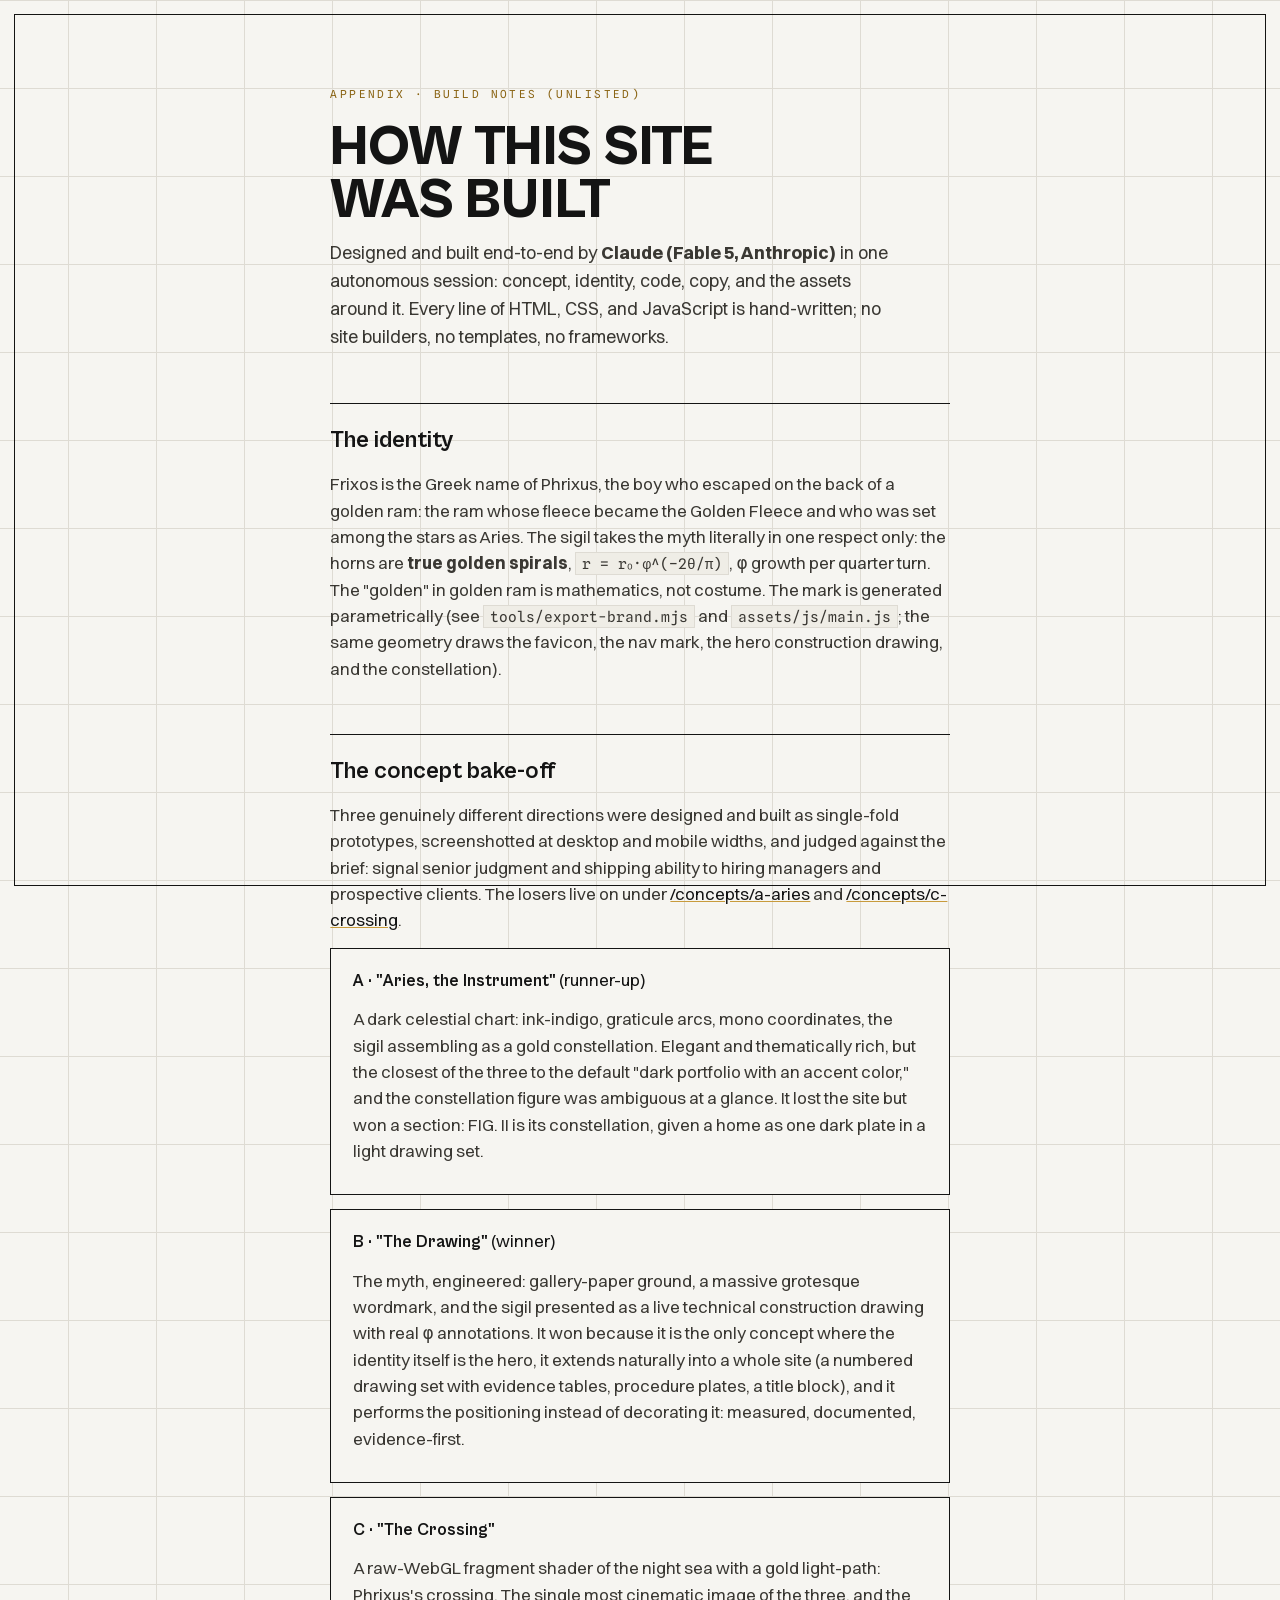
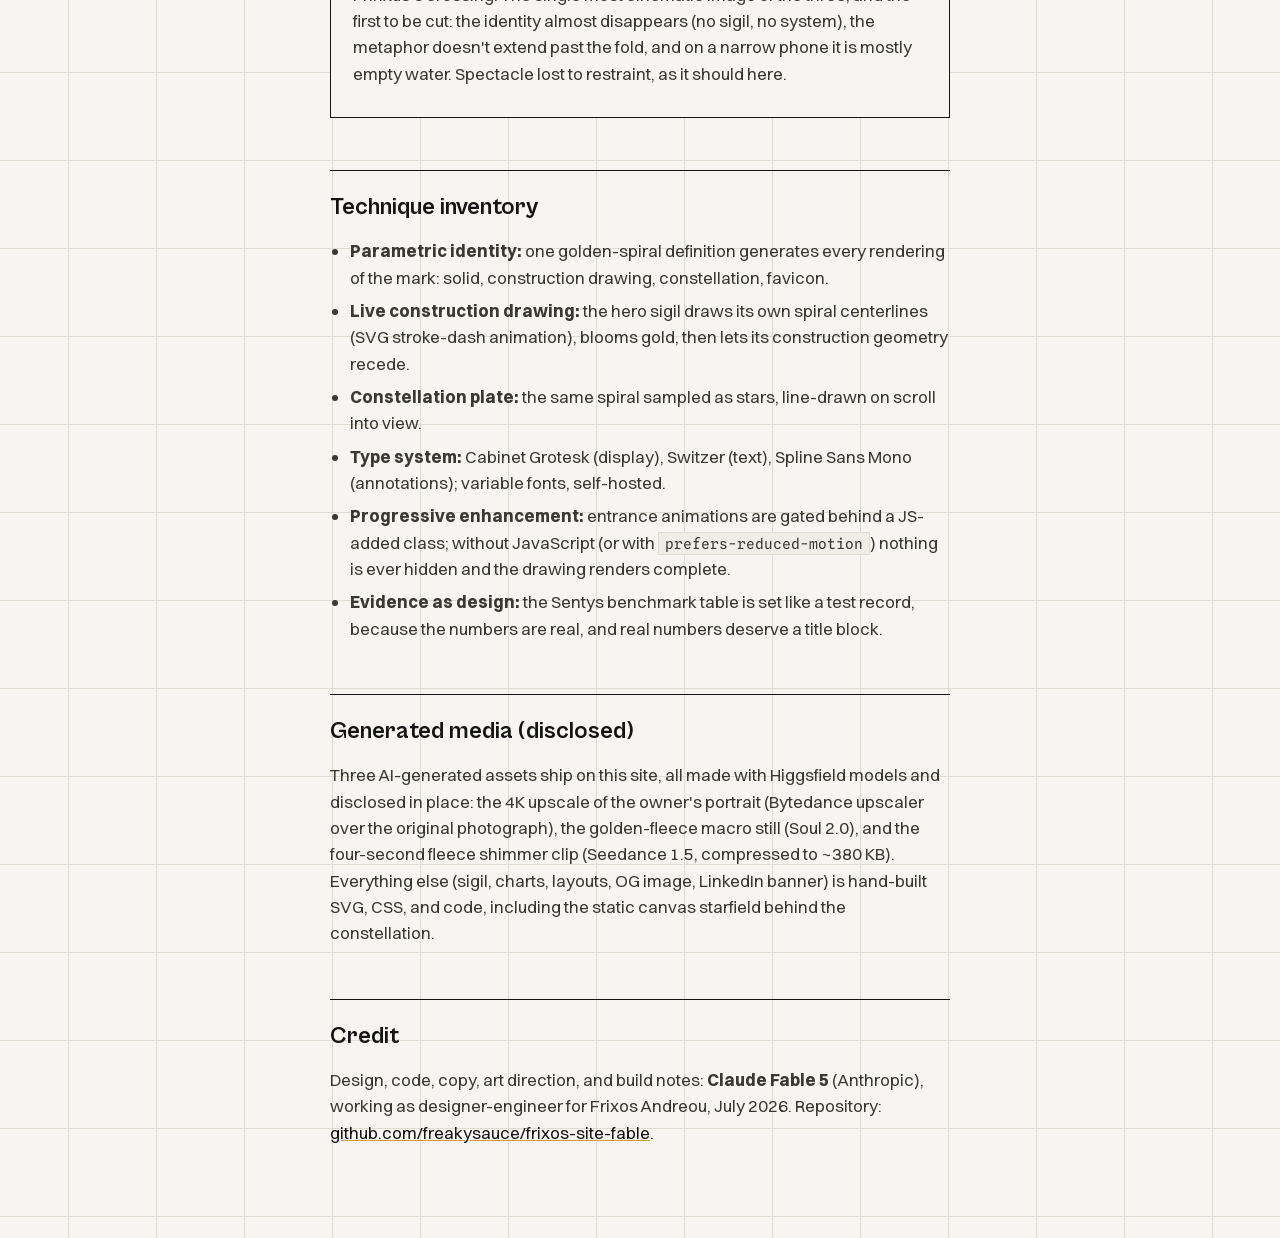
==== guide/index.html @ 7e5d8ecc "Em-dash sweep (draftsman middots and real punctuation) + wordmark decode animation Name letters cycl" ====
<!doctype html>
<html lang="en">
<head>
<meta charset="utf-8">
<meta name="viewport" content="width=device-width, initial-scale=1">
<title>Build notes · frixos-site</title>
<meta name="description" content="How this site was designed and built.">
<meta name="robots" content="noindex">
<link rel="icon" href="../favicon.svg" type="image/svg+xml">
<link rel="stylesheet" href="../assets/css/main.css">
<script>document.documentElement.classList.add('js')</script>
<style>
  .doc{max-width:760px;margin:0 auto;padding:calc(60px + var(--frame)) var(--gutter) 80px}
  .doc h1{font-family:var(--disp);font-weight:800;text-transform:uppercase;font-size:clamp(34px,5vw,56px);line-height:.95;margin:18px 0 10px}
  .doc .lede{color:var(--ink-2);font-size:18px;max-width:56ch}
  .doc h2{font-family:var(--disp);font-weight:700;font-size:24px;margin:52px 0 12px;border-top:1px solid var(--ink);padding-top:18px}
  .doc h3{font-family:var(--disp);font-weight:700;font-size:18px;margin:26px 0 6px}
  .doc p{color:var(--ink-2);margin:12px 0;max-width:64ch}
  .doc .k{font-family:var(--mono);font-size:11px;letter-spacing:.22em;color:var(--gold-deep)}
  .doc ul{margin:12px 0 12px 20px;color:var(--ink-2)}
  .doc li{margin:7px 0}
  .doc code{font-family:var(--mono);font-size:.85em;background:var(--paper-2);padding:2px 6px;border:1px solid var(--hair)}
  .doc .loser{border:1px solid var(--ink);padding:18px 22px;margin:14px 0;background:var(--paper)}
  .doc .loser b{font-family:var(--disp)}
  .doc a{color:var(--ink);text-decoration-color:var(--gold)}
</style>
</head>
<body class="grid-paper">
<div class="sheet-frame" aria-hidden="true"></div>
<main class="doc">
  <p class="k">APPENDIX · BUILD NOTES (UNLISTED)</p>
  <h1>How this site<br>was built</h1>
  <p class="lede">Designed and built end-to-end by <b>Claude (Fable 5, Anthropic)</b> in one autonomous session: concept, identity, code, copy, and the assets around it. Every line of HTML, CSS, and JavaScript is hand-written; no site builders, no templates, no frameworks.</p>

  <h2>The identity</h2>
  <p>Frixos is the Greek name of Phrixus, the boy who escaped on the back of a golden ram: the ram whose fleece became the Golden Fleece and who was set among the stars as Aries. The sigil takes the myth literally in one respect only: the horns are <b>true golden spirals</b>, <code>r = r₀·φ^(−2θ/π)</code>, φ growth per quarter turn. The "golden" in golden ram is mathematics, not costume. The mark is generated parametrically (see <code>tools/export-brand.mjs</code> and <code>assets/js/main.js</code>; the same geometry draws the favicon, the nav mark, the hero construction drawing, and the constellation).</p>

  <h2>The concept bake-off</h2>
  <p>Three genuinely different directions were designed and built as single-fold prototypes, screenshotted at desktop and mobile widths, and judged against the brief: signal senior judgment and shipping ability to hiring managers and prospective clients. The losers live on under <a href="../concepts/a-aries/">/concepts/a-aries</a> and <a href="../concepts/c-crossing/">/concepts/c-crossing</a>.</p>
  <div class="loser">
    <b>A · "Aries, the Instrument"</b> (runner-up)
    <p>A dark celestial chart: ink-indigo, graticule arcs, mono coordinates, the sigil assembling as a gold constellation. Elegant and thematically rich, but the closest of the three to the default "dark portfolio with an accent color," and the constellation figure was ambiguous at a glance. It lost the site but won a section: FIG. II is its constellation, given a home as one dark plate in a light drawing set.</p>
  </div>
  <div class="loser">
    <b>B · "The Drawing"</b> (winner)
    <p>The myth, engineered: gallery-paper ground, a massive grotesque wordmark, and the sigil presented as a live technical construction drawing with real φ annotations. It won because it is the only concept where the identity itself is the hero, it extends naturally into a whole site (a numbered drawing set with evidence tables, procedure plates, a title block), and it performs the positioning instead of decorating it: measured, documented, evidence-first.</p>
  </div>
  <div class="loser">
    <b>C · "The Crossing"</b>
    <p>A raw-WebGL fragment shader of the night sea with a gold light-path: Phrixus's crossing. The single most cinematic image of the three, and the first to be cut: the identity almost disappears (no sigil, no system), the metaphor doesn't extend past the fold, and on a narrow phone it is mostly empty water. Spectacle lost to restraint, as it should here.</p>
  </div>

  <h2>Technique inventory</h2>
  <ul>
    <li><b>Parametric identity:</b> one golden-spiral definition generates every rendering of the mark: solid, construction drawing, constellation, favicon.</li>
    <li><b>Live construction drawing:</b> the hero sigil draws its own spiral centerlines (SVG stroke-dash animation), blooms gold, then lets its construction geometry recede.</li>
    <li><b>Constellation plate:</b> the same spiral sampled as stars, line-drawn on scroll into view.</li>
    <li><b>Type system:</b> Cabinet Grotesk (display), Switzer (text), Spline Sans Mono (annotations); variable fonts, self-hosted.</li>
    <li><b>Progressive enhancement:</b> entrance animations are gated behind a JS-added class; without JavaScript (or with <code>prefers-reduced-motion</code>) nothing is ever hidden and the drawing renders complete.</li>
    <li><b>Evidence as design:</b> the Sentys benchmark table is set like a test record, because the numbers are real, and real numbers deserve a title block.</li>
  </ul>

  <h2>Generated media (disclosed)</h2>
  <p>Three AI-generated assets ship on this site, all made with Higgsfield models and disclosed in place: the 4K upscale of the owner's portrait (Bytedance upscaler over the original photograph), the golden-fleece macro still (Soul 2.0), and the four-second fleece shimmer clip (Seedance 1.5, compressed to ~380 KB). Everything else (sigil, charts, layouts, OG image, LinkedIn banner) is hand-built SVG, CSS, and code, including the static canvas starfield behind the constellation.</p>

  <h2>Credit</h2>
  <p>Design, code, copy, art direction, and build notes: <b>Claude Fable 5</b> (Anthropic), working as designer-engineer for Frixos Andreou, July 2026. Repository: <a href="https://github.com/freakysauce/frixos-site-fable" rel="noopener">github.com/freakysauce/frixos-site-fable</a>.</p>
</main>
</body>
</html>
---- assets/css/main.css ----
/* FRIXOS ANDREOU — drawing-set design system
   Paper/ink/gold. Cabinet Grotesk display, Switzer body, Spline Sans Mono data. */

@font-face{font-family:'Cabinet Grotesk';src:url('../fonts/CabinetGrotesk-Variable.woff2') format('woff2');font-weight:100 900;font-display:swap}
@font-face{font-family:'Switzer';src:url('../fonts/Switzer-Variable.woff2') format('woff2');font-weight:100 900;font-display:swap}
@font-face{font-family:'Spline Sans Mono';src:url('../fonts/SplineSansMono-Regular.woff2') format('woff2');font-weight:400;font-display:swap}
@font-face{font-family:'Spline Sans Mono';src:url('../fonts/SplineSansMono-Medium.woff2') format('woff2');font-weight:500;font-display:swap}

:root{
  --paper:#F6F5F1; --paper-2:#EFEDE6; --ink:#141414; --ink-2:#3A3833;
  --muted:#7C776C; --gold:#C89B3C; --gold-deep:#8A6414; --hair:#DEDBD3;
  --night:#0F1322; --night-2:#171D33; --starlight:#E8E4D8; --night-label:#8FA3C7;
  --mono:'Spline Sans Mono',ui-monospace,monospace;
  --disp:'Cabinet Grotesk',sans-serif;
  --body:'Switzer',system-ui,sans-serif;
  --frame:14px;
  --gutter:clamp(22px,5.5vw,96px);
}
*{margin:0;padding:0;box-sizing:border-box}
section[id]{scroll-margin-top:84px}
html{scroll-behavior:smooth}
@media (prefers-reduced-motion:reduce){html{scroll-behavior:auto}}
body{
  background:var(--paper);color:var(--ink);font-family:var(--body);
  font-size:17px;line-height:1.55;-webkit-font-smoothing:antialiased;
}
::selection{background:var(--gold);color:var(--ink)}
:focus-visible{outline:2px solid var(--gold-deep);outline-offset:3px}

/* drawing-sheet frame */
.sheet-frame{position:fixed;inset:var(--frame);border:1px solid var(--ink);pointer-events:none;z-index:60;mix-blend-mode:multiply}
@media (max-width:720px){:root{--frame:8px}}

/* drafting grid on paper */
.grid-paper{
  background-image:linear-gradient(var(--hair) 1px,transparent 1px),
                   linear-gradient(90deg,var(--hair) 1px,transparent 1px);
  background-size:88px 88px;background-position:center top;
}

/* ---------- nav ---------- */
.nav{
  position:fixed;top:var(--frame);left:var(--frame);right:var(--frame);z-index:50;
  display:flex;align-items:center;justify-content:space-between;
  padding:14px var(--gutter) 12px;
  background:color-mix(in srgb,var(--paper) 88%,transparent);
  backdrop-filter:blur(8px);border-bottom:1px solid var(--ink);
}
.nav .lockup{display:flex;align-items:center;gap:12px;text-decoration:none;color:var(--ink)}
.nav .lockup svg{width:30px;height:30px;flex:none}
.nav .lockup b{font-family:var(--disp);font-weight:800;font-size:15px;letter-spacing:.06em}
.nav .lockup span{font-family:var(--mono);font-size:10px;letter-spacing:.2em;color:var(--muted);display:block;margin-top:1px}
.nav ul{display:flex;gap:26px;list-style:none}
.nav ul a{font-family:var(--mono);font-size:12px;letter-spacing:.14em;text-decoration:none;color:var(--ink-2);padding:4px 2px;border-bottom:1px solid transparent}
.nav ul a:hover,.nav ul a:focus-visible{color:var(--ink);border-bottom-color:var(--gold)}
.nav ul a[aria-current="true"]{color:var(--ink);border-bottom-color:var(--ink)}
@media (max-width:880px){.nav ul{display:none}}

/* ---------- plates (sections) ---------- */
.plate{position:relative;padding:clamp(72px,11vh,120px) var(--gutter)}
.plate-head{display:flex;align-items:baseline;gap:18px;border-top:1px solid var(--ink);padding-top:14px;margin-bottom:clamp(36px,6vh,64px)}
.plate-head .fig{font-family:var(--mono);font-size:12px;letter-spacing:.22em;color:var(--gold-deep);white-space:nowrap}
.plate-head h2{font-family:var(--disp);font-weight:800;text-transform:uppercase;font-size:clamp(24px,3.4vw,40px);letter-spacing:.01em;line-height:1}
.plate-head .rule{flex:1;height:1px;background:var(--hair);align-self:center}
.plate-head .sheetno{font-family:var(--mono);font-size:11px;letter-spacing:.18em;color:var(--muted);white-space:nowrap}
@media (max-width:720px){.plate-head{flex-wrap:wrap;gap:10px}.plate-head .sheetno{display:none}}

/* ---------- hero ---------- */
.hero{min-height:100svh;display:grid;grid-template-columns:minmax(0,1.12fr) minmax(0,.88fr);align-items:center;
  padding:calc(70px + var(--frame)) var(--gutter) 40px;gap:clamp(16px,3vw,56px)}
.hero-eyebrow{font-family:var(--mono);font-size:clamp(10.5px,1.3vw,12.5px);letter-spacing:.18em;color:var(--ink);display:flex;gap:12px;align-items:center;flex-wrap:wrap}
.hero-eyebrow .dot{width:9px;height:9px;background:var(--gold);flex:none}
.hero h1{font-family:var(--disp);font-weight:800;text-transform:uppercase;
  font-size:clamp(54px,9.2vw,148px);line-height:.9;letter-spacing:-.015em;margin:20px 0 24px}
.hero h1>span{display:block}
.hero h1 .glyph{display:inline}
.hero h1 .glyph.cycling{color:var(--gold-deep);-webkit-text-stroke:0}
.hero h1 .outline{color:transparent;-webkit-text-stroke:1.5px var(--ink)}
@supports not (-webkit-text-stroke:1px black){.hero h1 .outline{color:var(--ink);opacity:.35}}
.hero .tagline{font-family:var(--mono);font-size:clamp(11px,1.15vw,14px);letter-spacing:.28em;text-transform:uppercase;
  border-top:1px solid var(--ink);border-bottom:1px solid var(--ink);padding:11px 2px;display:inline-block}
.hero .pos{margin-top:26px;font-size:clamp(16px,1.5vw,19px);line-height:1.6;max-width:42ch;color:var(--ink-2)}
.hero .myth-line{margin-top:12px;font-size:14.5px;font-style:italic;color:var(--muted)}
.hero .cta-row{margin-top:36px;display:flex;gap:20px;flex-wrap:wrap;align-items:center}
.btn{font-family:var(--disp);font-weight:700;font-size:15.5px;letter-spacing:.04em;text-decoration:none;
  padding:15px 32px;background:var(--ink);color:var(--paper);transition:background .2s,color .2s;border:1px solid var(--ink)}
.btn:hover,.btn:focus-visible{background:var(--gold);border-color:var(--gold);color:var(--ink)}
.link-plain{font-family:var(--mono);font-size:13px;letter-spacing:.1em;color:var(--ink);text-decoration:underline;text-underline-offset:5px;text-decoration-color:var(--gold)}
.link-plain:hover,.link-plain:focus-visible{text-decoration-thickness:2px}
.hero-draw{position:relative;height:min(74vh,660px)}
.hero-draw svg{width:100%;height:100%;overflow:visible}
.hero-draw .note{font-family:var(--mono);font-size:11px;fill:var(--muted);letter-spacing:.08em}
.titleblock{position:absolute;bottom:0;right:0;border:1px solid var(--ink);font-family:var(--mono);
  font-size:10.5px;letter-spacing:.13em;background:var(--paper)}
.titleblock div{padding:6px 12px;border-bottom:1px solid var(--ink)}
.titleblock div:last-child{border-bottom:0}
.titleblock b{font-weight:500;color:var(--gold-deep)}
@media (max-width:900px){
  .hero{grid-template-columns:1fr;grid-template-rows:auto auto;align-content:center;row-gap:8px;padding-top:calc(84px + var(--frame))}
  .hero-draw{order:-1;height:min(34svh,300px)}
  .titleblock{display:none}
  .hero h1{font-size:clamp(50px,13.5vw,84px)}
  .hero .cta-row{margin-top:28px}
}

/* ---------- proof / evidence ---------- */
.case{display:grid;grid-template-columns:minmax(0,.9fr) minmax(0,1.1fr);gap:clamp(28px,4.5vw,72px);align-items:start}
.case-title{font-family:var(--disp);font-weight:800;font-size:clamp(34px,4.2vw,54px);line-height:1;letter-spacing:-.01em}
.case-title a{color:inherit;text-decoration:none;border-bottom:3px solid var(--gold)}
.case-title a:hover,.case-title a:focus-visible{border-bottom-color:var(--ink)}
.case-kicker{font-family:var(--mono);font-size:11.5px;letter-spacing:.2em;color:var(--gold-deep);margin-bottom:14px}
.case-desc{margin-top:18px;color:var(--ink-2);max-width:52ch}
.case-desc b{color:var(--ink);font-weight:600}
.case-quote{margin-top:22px;padding-left:18px;border-left:2px solid var(--gold);font-style:italic;color:var(--ink-2);max-width:46ch}
.case-meta{margin-top:22px;font-family:var(--mono);font-size:12px;letter-spacing:.08em;color:var(--muted);line-height:2}
.evidence{border:1px solid var(--ink);background:var(--paper)}
.evidence caption{font-family:var(--mono);font-size:11px;letter-spacing:.2em;text-align:left;
  padding:10px 16px;border:1px solid var(--ink);border-bottom:0;background:var(--ink);color:var(--paper)}
.evidence table{width:100%;border-collapse:collapse;table-layout:fixed}
.evidence th:nth-child(1){width:32%}.evidence th:nth-child(2){width:46%}.evidence th:nth-child(3){width:22%}
.evidence th{font-family:var(--mono);font-weight:500;font-size:10.5px;letter-spacing:.16em;text-align:left;color:var(--muted);
  padding:12px 16px;border-bottom:1px solid var(--ink)}
.evidence td{padding:13px 16px;border-bottom:1px solid var(--hair);vertical-align:top}
.evidence tr:last-child td{border-bottom:0}
.evidence .ds{font-weight:600;font-size:15px}
.evidence .ds small{display:block;font-weight:400;font-family:var(--mono);font-size:10.5px;letter-spacing:.1em;color:var(--muted);margin-top:3px}
.evidence .num{font-family:var(--mono);font-size:13.5px;line-height:1.7}
.evidence .num b{font-weight:500;color:var(--gold-deep)}
.evidence-foot{font-size:13.5px;color:var(--muted);padding:14px 16px;border-top:1px solid var(--ink);line-height:1.6}
.evidence-foot b{color:var(--ink-2);font-weight:500}
.proof-cards{display:grid;grid-template-columns:1fr 1fr;gap:clamp(18px,2.5vw,32px);margin-top:clamp(40px,6vh,64px)}
.pcard{border:1px solid var(--ink);padding:24px 26px;background:var(--paper);transition:box-shadow .25s}
.pcard:hover{box-shadow:4px 4px 0 var(--gold)}
.pcard .k{font-family:var(--mono);font-size:10.5px;letter-spacing:.2em;color:var(--gold-deep)}
.pcard h3{font-family:var(--disp);font-weight:700;font-size:21px;margin:10px 0 8px}
.pcard p{font-size:15px;color:var(--ink-2)}
@media (max-width:900px){.case{grid-template-columns:minmax(0,1fr)}.proof-cards{grid-template-columns:minmax(0,1fr)}}
@media (max-width:720px){
  .evidence-scroll{overflow-x:auto;margin:0 calc(-1*var(--gutter));padding:0 var(--gutter)}
  .evidence{min-width:560px}
}

/* ---------- myth plate (dark) ---------- */
.plate-night{background:var(--night);color:var(--starlight);overflow:hidden}
.plate-night>.stars{position:absolute;inset:0;pointer-events:none}
.plate-night>*{position:relative}
.plate-night>.stars{position:absolute}
.plate-night .plate-head{border-top-color:var(--starlight)}
.plate-night .plate-head h2{color:var(--starlight)}
.plate-night .plate-head .fig{color:var(--gold)}
.plate-night .plate-head .rule{background:#2A3654}
.plate-night .plate-head .sheetno{color:var(--night-label)}
.myth{display:grid;grid-template-columns:minmax(0,1fr) minmax(0,1fr);gap:clamp(28px,5vw,80px);align-items:center}
.myth-story h3{font-family:var(--disp);font-weight:700;font-size:clamp(26px,3.2vw,40px);line-height:1.15;letter-spacing:0;max-width:18ch}
.myth-story h3 em{font-style:italic;color:var(--gold)}
.myth-story p{margin-top:20px;color:#B9BFCF;max-width:50ch;font-weight:300}
.myth-story p b{color:var(--starlight);font-weight:500}
.myth-story .gr{font-family:var(--mono);font-size:12px;letter-spacing:.3em;color:var(--night-label);margin-bottom:16px}
.myth-chart{position:relative}
.myth-chart svg{width:100%;height:auto;overflow:visible}
.myth-chart .cap{margin-top:10px;text-align:center;font-family:var(--mono);font-size:11px;letter-spacing:.22em;color:var(--night-label)}
.specimen{margin-top:clamp(40px,7vh,72px);display:grid;grid-template-columns:minmax(0,1fr) minmax(0,1fr);gap:clamp(28px,5vw,80px);align-items:center}
.specimen-media{position:relative;border:1px solid #2A3654;background:#000}
.specimen-media video,.specimen-media img{display:block;width:100%;height:auto}
.specimen-media .tag{position:absolute;top:0;left:0;font-family:var(--mono);font-size:10px;letter-spacing:.2em;
  background:var(--night);color:var(--gold);padding:6px 10px;border-right:1px solid #2A3654;border-bottom:1px solid #2A3654}
.specimen-note{font-size:15px;color:#B9BFCF;font-weight:300;max-width:44ch}
.specimen-note .k{font-family:var(--mono);font-size:11px;letter-spacing:.22em;color:var(--gold);display:block;margin-bottom:12px}
@media (max-width:900px){.myth,.specimen{grid-template-columns:minmax(0,1fr)}}

/* ---------- method ---------- */
.method-intro{max-width:56ch;color:var(--ink-2);margin-bottom:clamp(36px,6vh,60px);font-size:clamp(16px,1.5vw,19px)}
.steps{counter-reset:step;border-top:1px solid var(--ink)}
.step{display:grid;grid-template-columns:110px minmax(0,340px) minmax(0,1fr);gap:clamp(14px,3vw,48px);
  padding:26px 0;border-bottom:1px solid var(--hair);align-items:baseline}
.step:last-child{border-bottom:1px solid var(--ink)}
.step .no{font-family:var(--mono);font-size:13px;letter-spacing:.18em;color:var(--gold-deep)}
.step h3{font-family:var(--disp);font-weight:700;font-size:clamp(19px,2vw,24px);letter-spacing:.01em}
.step p{color:var(--ink-2);font-size:15.5px;max-width:56ch}
@media (max-width:820px){.step{grid-template-columns:64px 1fr;grid-template-rows:auto auto}.step p{grid-column:2}}

/* ---------- record ---------- */
.record{display:grid;grid-template-columns:1fr 1fr;gap:clamp(28px,4.5vw,72px)}
.rcol .rhead{font-family:var(--mono);font-size:11.5px;letter-spacing:.22em;color:var(--gold-deep);
  border-bottom:1px solid var(--ink);padding-bottom:10px;margin-bottom:6px}
.rrow{display:grid;grid-template-columns:minmax(0,1fr) auto;gap:16px;padding:18px 0;border-bottom:1px solid var(--hair);align-items:baseline}
.rrow h3{font-family:var(--disp);font-weight:700;font-size:19px}
.rrow p{font-size:14.5px;color:var(--ink-2);margin-top:4px}
.rrow .when{font-family:var(--mono);font-size:12px;letter-spacing:.12em;color:var(--muted);white-space:nowrap}
.rrow .when b{color:var(--gold-deep);font-weight:500}
.strengths{margin-top:clamp(36px,6vh,56px);border:1px solid var(--ink);padding:22px 26px;display:flex;gap:22px;align-items:baseline;flex-wrap:wrap;background:var(--paper-2)}
.strengths .k{font-family:var(--mono);font-size:11px;letter-spacing:.22em;color:var(--gold-deep);white-space:nowrap}
.strengths p{font-size:15.5px;color:var(--ink-2);max-width:70ch}
@media (max-width:820px){.record{grid-template-columns:minmax(0,1fr)}}

/* ---------- contact ---------- */
.contact{display:grid;grid-template-columns:minmax(0,.8fr) minmax(0,1.2fr);gap:clamp(28px,5vw,80px);align-items:center}
.portrait{position:relative;max-width:380px}
.portrait img{display:block;width:100%;height:auto;filter:grayscale(1) contrast(1.02);border:1px solid var(--ink)}
.portrait .pcap{font-family:var(--mono);font-size:10.5px;letter-spacing:.18em;color:var(--muted);margin-top:10px;display:flex;justify-content:space-between}
.contact-copy h3{font-family:var(--disp);font-weight:800;font-size:clamp(30px,4vw,52px);line-height:1.05;letter-spacing:-.01em;max-width:16ch}
.contact-copy h3 em{font-style:normal;color:var(--gold-deep)}
.contact-copy .sub{margin-top:18px;color:var(--ink-2);max-width:46ch}
.contact-copy .cta-row{margin-top:32px;display:flex;gap:20px;align-items:center;flex-wrap:wrap}
.contact-copy .loc{margin-top:26px;font-family:var(--mono);font-size:12px;letter-spacing:.16em;color:var(--muted)}
@media (max-width:820px){.contact{grid-template-columns:minmax(0,1fr)}.portrait{max-width:300px}}

/* ---------- footer ---------- */
footer{border-top:1px solid var(--ink);padding:26px var(--gutter) calc(26px + var(--frame));
  display:flex;justify-content:space-between;gap:18px;flex-wrap:wrap;align-items:center}
footer .fm{font-family:var(--mono);font-size:11px;letter-spacing:.16em;color:var(--muted)}
footer .fm a{color:inherit}
footer svg{width:22px;height:22px;opacity:.9}

/* ---------- reveals (JS-gated: content never hides without JS) ---------- */
@media (prefers-reduced-motion:no-preference){
  .js .reveal{opacity:0;transform:translateY(18px);transition:opacity .7s cubic-bezier(.2,.6,.2,1),transform .7s cubic-bezier(.2,.6,.2,1)}
  .js .reveal.in{opacity:1;transform:none}
  .js .reveal-d1{transition-delay:.08s}.js .reveal-d2{transition-delay:.16s}.js .reveal-d3{transition-delay:.24s}
}
/* deterministic screenshot mode (?snap): final state, no motion */
.snap *{transition:none !important;animation:none !important}
.snap .reveal{opacity:1 !important;transform:none !important}

/* small-screen typography discipline */
@media (max-width:480px){
  .hero .tagline{letter-spacing:.16em;font-size:10.5px}
  .hero-eyebrow{letter-spacing:.14em}
  .hero-draw .note{display:none}
  .nav .lockup span span{display:none}
}
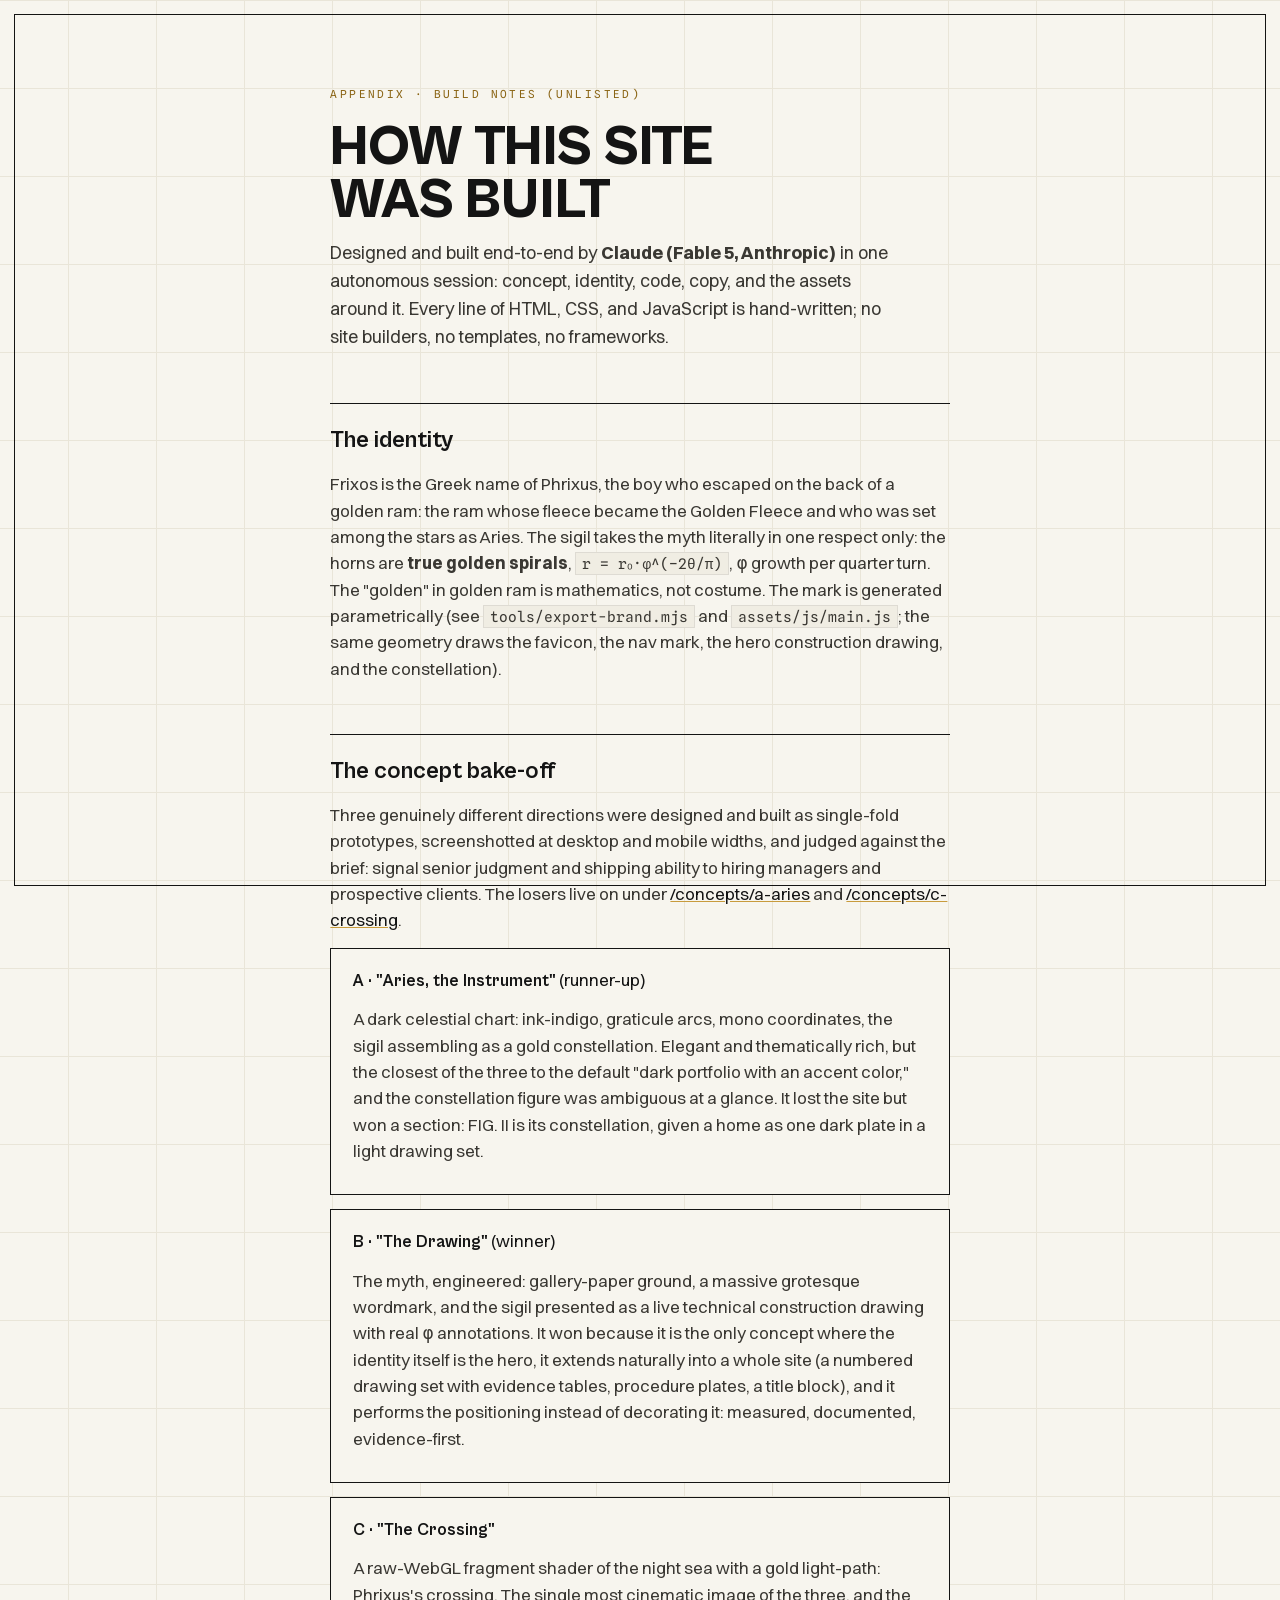
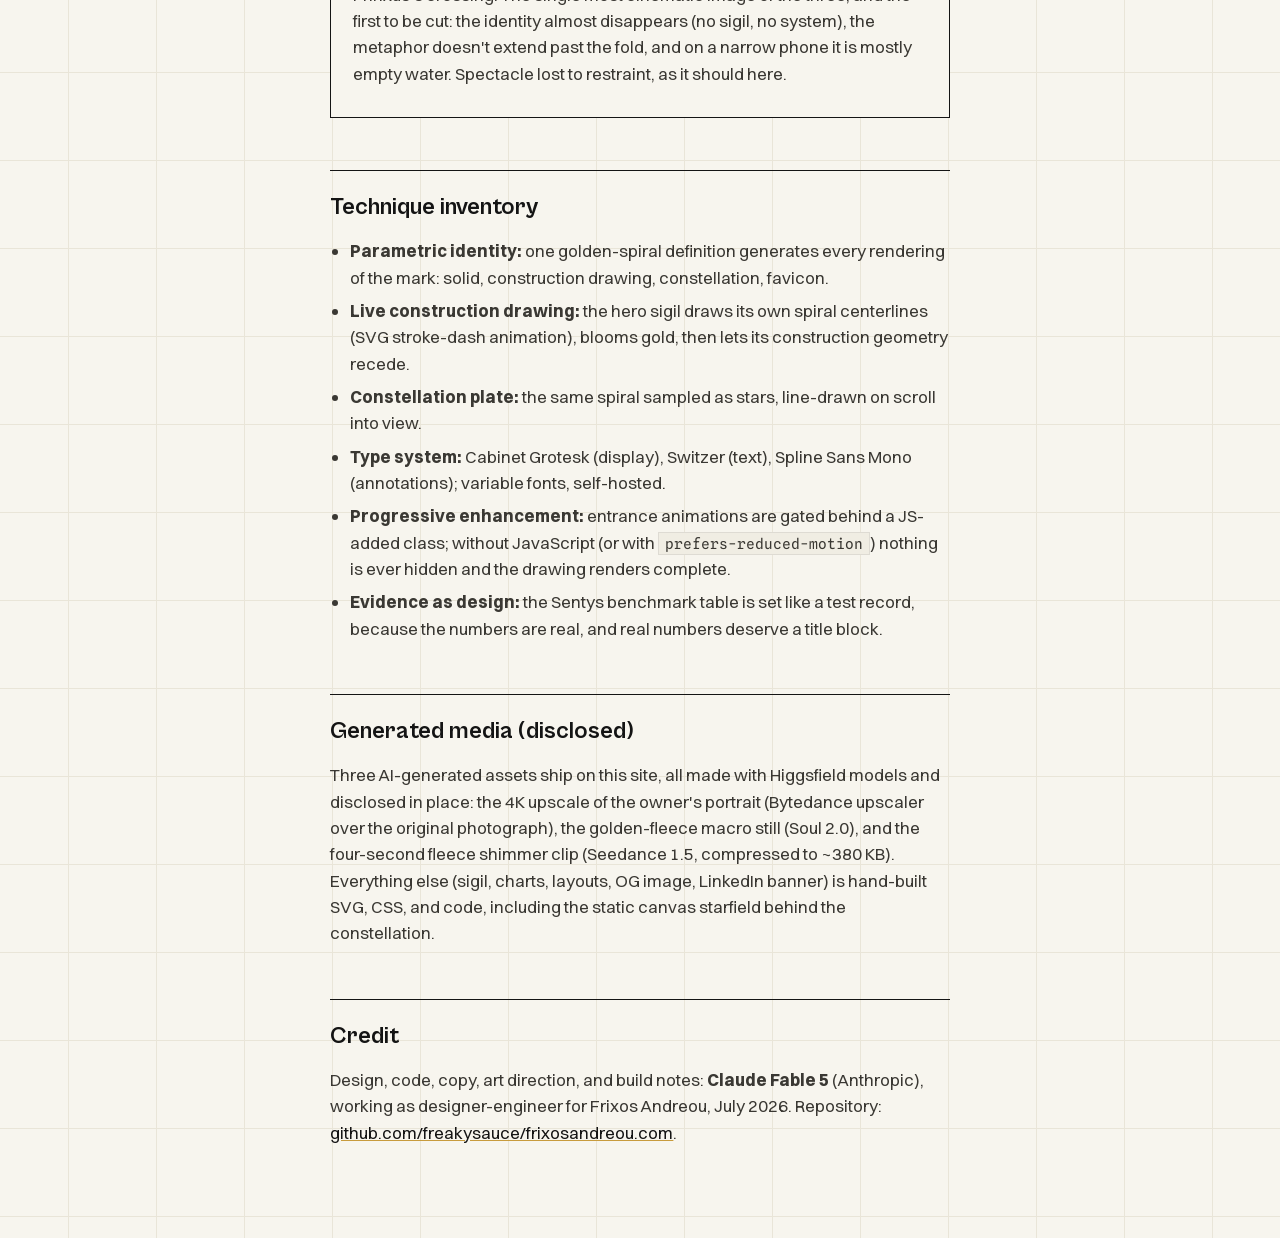
==== commit 0f9554c8: "Rename repo to frixosandreou.com; update README title and guide credit link Co-Authored-By: Claude F" ====
--- a/guide/index.html
+++ b/guide/index.html
@@ -64,7 +64,7 @@
   <p>Three AI-generated assets ship on this site, all made with Higgsfield models and disclosed in place: the 4K upscale of the owner's portrait (Bytedance upscaler over the original photograph), the golden-fleece macro still (Soul 2.0), and the four-second fleece shimmer clip (Seedance 1.5, compressed to ~380 KB). Everything else (sigil, charts, layouts, OG image, LinkedIn banner) is hand-built SVG, CSS, and code, including the static canvas starfield behind the constellation.</p>
 
   <h2>Credit</h2>
-  <p>Design, code, copy, art direction, and build notes: <b>Claude Fable 5</b> (Anthropic), working as designer-engineer for Frixos Andreou, July 2026. Repository: <a href="https://github.com/freakysauce/frixos-site-fable" rel="noopener">github.com/freakysauce/frixos-site-fable</a>.</p>
+  <p>Design, code, copy, art direction, and build notes: <b>Claude Fable 5</b> (Anthropic), working as designer-engineer for Frixos Andreou, July 2026. Repository: <a href="https://github.com/freakysauce/frixosandreou.com" rel="noopener">github.com/freakysauce/frixosandreou.com</a>.</p>
 </main>
 </body>
 </html>
--- a/assets/css/main.css
+++ b/assets/css/main.css
@@ -7,7 +7,7 @@
 @font-face{font-family:'Spline Sans Mono';src:url('../fonts/SplineSansMono-Medium.woff2') format('woff2');font-weight:500;font-display:swap}
 
 :root{
-  --paper:#F6F5F1; --paper-2:#EFEDE6; --ink:#141414; --ink-2:#3A3833;
+  --paper:#F7F5EE; --paper-2:#F0EDE3; --grid:#E9E5D8; --ink:#141414; --ink-2:#3A3833;
   --muted:#7C776C; --gold:#C89B3C; --gold-deep:#8A6414; --hair:#DEDBD3;
   --night:#0F1322; --night-2:#171D33; --starlight:#E8E4D8; --night-label:#8FA3C7;
   --mono:'Spline Sans Mono',ui-monospace,monospace;
@@ -33,8 +33,8 @@
 
 /* drafting grid on paper */
 .grid-paper{
-  background-image:linear-gradient(var(--hair) 1px,transparent 1px),
-                   linear-gradient(90deg,var(--hair) 1px,transparent 1px);
+  background-image:linear-gradient(var(--grid) 1px,transparent 1px),
+                   linear-gradient(90deg,var(--grid) 1px,transparent 1px);
   background-size:88px 88px;background-position:center top;
 }
 
@@ -54,7 +54,40 @@
 .nav ul a{font-family:var(--mono);font-size:12px;letter-spacing:.14em;text-decoration:none;color:var(--ink-2);padding:4px 2px;border-bottom:1px solid transparent}
 .nav ul a:hover,.nav ul a:focus-visible{color:var(--ink);border-bottom-color:var(--gold)}
 .nav ul a[aria-current="true"]{color:var(--ink);border-bottom-color:var(--ink)}
-@media (max-width:880px){.nav ul{display:none}}
+.nav ul .figno{display:none}
+
+/* sheet-index disclosure (≤880px) */
+.nav-toggle{display:none;font-family:var(--mono);font-size:11px;letter-spacing:.18em;color:var(--ink);
+  background:transparent;border:1px solid var(--ink);padding:9px 13px;cursor:pointer;
+  align-items:center;gap:10px;transition:background .2s,color .2s}
+.nav-toggle:hover{background:var(--ink);color:var(--paper)}
+.nav-toggle .x{position:relative;width:9px;height:9px;flex:none;transition:transform .25s}
+.nav-toggle .x::before,.nav-toggle .x::after{content:'';position:absolute;background:currentColor}
+.nav-toggle .x::before{left:0;right:0;top:4px;height:1px}
+.nav-toggle .x::after{top:0;bottom:0;left:4px;width:1px}
+.nav.open .nav-toggle .x{transform:rotate(45deg)}
+@media (max-width:880px){
+  .js .nav-toggle{display:inline-flex}
+  .js .nav ul{display:none}
+  .js .nav.open ul{
+    display:block;position:absolute;top:100%;left:0;right:0;
+    background:var(--paper);border-bottom:1px solid var(--ink);
+  }
+  .js .nav.open ul li+li{border-top:1px solid var(--hair)}
+  .js .nav.open ul a{
+    display:flex;align-items:baseline;gap:14px;padding:15px var(--gutter);
+    font-size:12.5px;border-bottom:0
+  }
+  .js .nav.open ul a::after{content:'';flex:1;border-bottom:1px dotted var(--hair);transform:translateY(-3px)}
+  .js .nav.open ul .figno{display:inline;font-size:10.5px;letter-spacing:.18em;color:var(--gold-deep);min-width:68px}
+  .js .nav.open ul a[aria-current="true"]{background:var(--paper-2);color:var(--ink)}
+  @media (prefers-reduced-motion:no-preference){
+    .js .nav.open ul{animation:navdrop .22s cubic-bezier(.2,.6,.2,1) both}
+  }
+  /* no JS: keep every section reachable as a wrapped inline list */
+  html:not(.js) .nav ul{flex-wrap:wrap;gap:10px 18px;justify-content:flex-end}
+}
+@keyframes navdrop{from{opacity:0;transform:translateY(-6px)}}
 
 /* ---------- plates (sections) ---------- */
 .plate{position:relative;padding:clamp(72px,11vh,120px) var(--gutter)}
@@ -73,14 +106,15 @@
 .hero h1{font-family:var(--disp);font-weight:800;text-transform:uppercase;
   font-size:clamp(54px,9.2vw,148px);line-height:.9;letter-spacing:-.015em;margin:20px 0 24px}
 .hero h1>span{display:block}
-.hero h1 .glyph{display:inline}
-.hero h1 .glyph.cycling{color:var(--gold-deep);-webkit-text-stroke:0}
+.hero h1 .cycling{color:var(--gold-deep);-webkit-text-stroke:0}
 .hero h1 .outline{color:transparent;-webkit-text-stroke:1.5px var(--ink)}
 @supports not (-webkit-text-stroke:1px black){.hero h1 .outline{color:var(--ink);opacity:.35}}
 .hero .tagline{font-family:var(--mono);font-size:clamp(11px,1.15vw,14px);letter-spacing:.28em;text-transform:uppercase;
   border-top:1px solid var(--ink);border-bottom:1px solid var(--ink);padding:11px 2px;display:inline-block}
 .hero .pos{margin-top:26px;font-size:clamp(16px,1.5vw,19px);line-height:1.6;max-width:42ch;color:var(--ink-2)}
 .hero .myth-line{margin-top:12px;font-size:14.5px;font-style:italic;color:var(--muted)}
+.hero .myth-line a{color:inherit;text-decoration:underline;text-decoration-color:var(--gold);text-underline-offset:4px}
+.hero .myth-line a:hover,.hero .myth-line a:focus-visible{color:var(--ink)}
 .hero .cta-row{margin-top:36px;display:flex;gap:20px;flex-wrap:wrap;align-items:center}
 .btn{font-family:var(--disp);font-weight:700;font-size:15.5px;letter-spacing:.04em;text-decoration:none;
   padding:15px 32px;background:var(--ink);color:var(--paper);transition:background .2s,color .2s;border:1px solid var(--ink)}
@@ -156,8 +190,9 @@
 .myth-story p{margin-top:20px;color:#B9BFCF;max-width:50ch;font-weight:300}
 .myth-story p b{color:var(--starlight);font-weight:500}
 .myth-story .gr{font-family:var(--mono);font-size:12px;letter-spacing:.3em;color:var(--night-label);margin-bottom:16px}
+.myth-story .myth-kicker{font-style:italic;color:var(--starlight)}
 .myth-chart{position:relative}
-.myth-chart svg{width:100%;height:auto;overflow:visible}
+.myth-chart svg{width:100%;height:auto;overflow:visible;filter:drop-shadow(0 0 10px rgba(239,203,110,.4)) drop-shadow(0 0 38px rgba(200,155,60,.26))}
 .myth-chart .cap{margin-top:10px;text-align:center;font-family:var(--mono);font-size:11px;letter-spacing:.22em;color:var(--night-label)}
 .specimen{margin-top:clamp(40px,7vh,72px);display:grid;grid-template-columns:minmax(0,1fr) minmax(0,1fr);gap:clamp(28px,5vw,80px);align-items:center}
 .specimen-media{position:relative;border:1px solid #2A3654;background:#000}
@@ -167,6 +202,13 @@
 .specimen-note{font-size:15px;color:#B9BFCF;font-weight:300;max-width:44ch}
 .specimen-note .k{font-family:var(--mono);font-size:11px;letter-spacing:.22em;color:var(--gold);display:block;margin-bottom:12px}
 @media (max-width:900px){.myth,.specimen{grid-template-columns:minmax(0,1fr)}}
+/* phones: let the plate's figures own the screen — constellation and fleece bleed
+   to the edges, and the 16:9 fleece crops taller (macro texture, safe to crop) */
+@media (max-width:600px){
+  .myth-chart svg{display:block;width:calc(100% + 2*var(--gutter));margin-left:calc(-1*var(--gutter))}
+  .specimen-media{margin:0 calc(-1*var(--gutter));border-left:0;border-right:0}
+  .specimen-media img,.specimen-media video{aspect-ratio:4/3;object-fit:cover}
+}
 
 /* ---------- method ---------- */
 .method-intro{max-width:56ch;color:var(--ink-2);margin-bottom:clamp(36px,6vh,60px);font-size:clamp(16px,1.5vw,19px)}
@@ -203,6 +245,8 @@
 .contact-copy .sub{margin-top:18px;color:var(--ink-2);max-width:46ch}
 .contact-copy .cta-row{margin-top:32px;display:flex;gap:20px;align-items:center;flex-wrap:wrap}
 .contact-copy .loc{margin-top:26px;font-family:var(--mono);font-size:12px;letter-spacing:.16em;color:var(--muted)}
+.copied{font-family:var(--mono);font-size:11px;letter-spacing:.16em;color:var(--gold-deep);opacity:0;transition:opacity .3s}
+.copied.show{opacity:1}
 @media (max-width:820px){.contact{grid-template-columns:minmax(0,1fr)}.portrait{max-width:300px}}
 
 /* ---------- footer ---------- */
@@ -226,6 +270,10 @@
 @media (max-width:480px){
   .hero .tagline{letter-spacing:.16em;font-size:10.5px}
   .hero-eyebrow{letter-spacing:.14em}
-  .hero-draw .note{display:none}
+  /* JS crops the hero viewBox to the ram and moves the equation notes to the
+     top corners; their leader lines don't fit, and the centerline overrun clips */
+  .hero-draw svg{overflow:hidden}
+  .hero-draw .anno{display:none}
+  .hero-draw .note{font-size:14px}
   .nav .lockup span span{display:none}
 }
